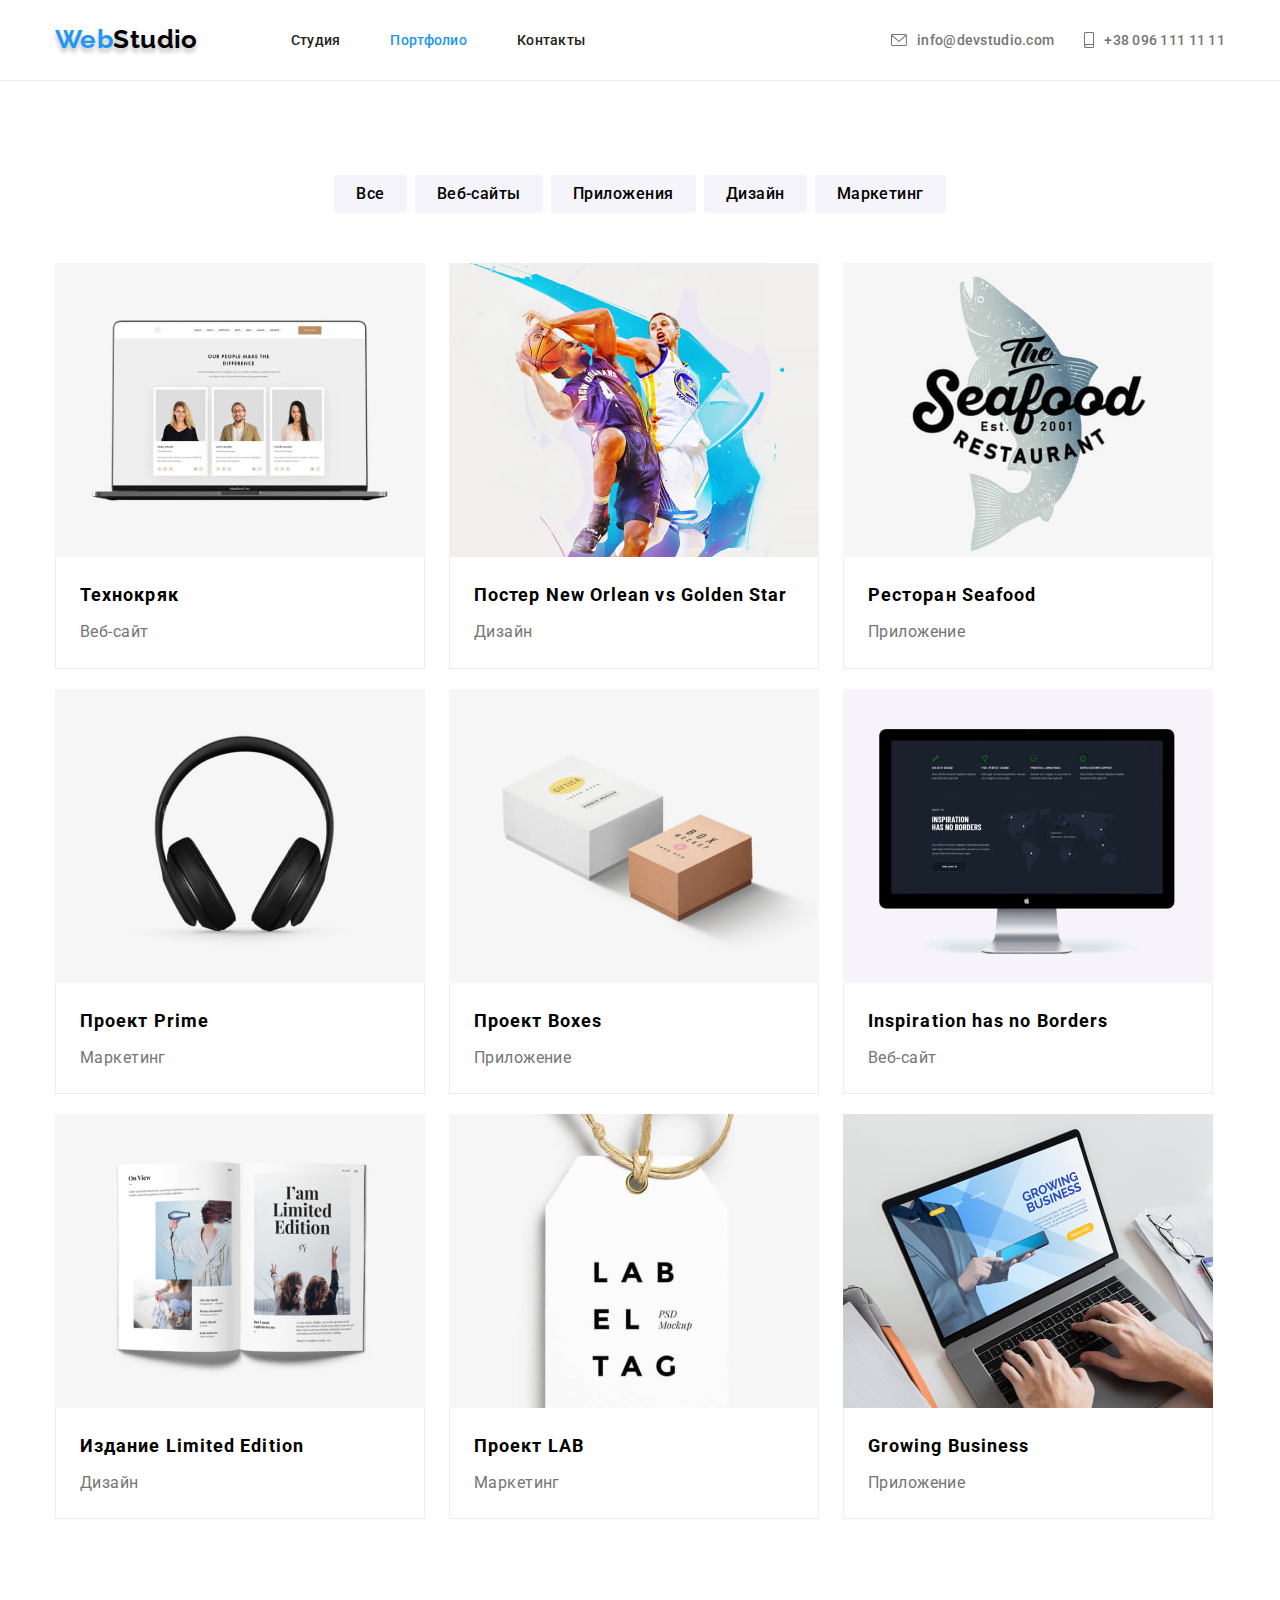
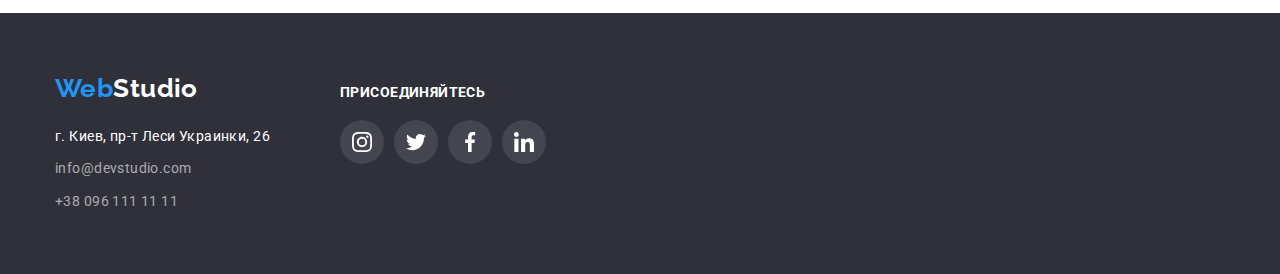
==== portfolio.html @ 0e80d8f2 "Initial commit" ====
<!DOCTYPE html>
<html lang="ru">

<head>
  <meta charset="UTF-8" />
  <meta http-equiv="X-UA-Compatible" content="IE=edge" />
  <meta name="viewport" content="width=device-width, initial-scale=1.0" />
  <title>page portfolio</title>
  <link href="https://fonts.googleapis.com/css2?family=Raleway:wght@700&family=Roboto:wght@400;500;700;900&display=swap"
    rel="stylesheet" />
  <link href="https://cdnjs.cloudflare.com/ajax/libs/modern-normalize/1.1.0/modern-normalize.min.css"
    rel="stylesheet" />
  <link rel="stylesheet" href="./css/styles.css" />
</head>

<body>
  <!-- header section -->
  <header class="header">
    <div class="container header-container">
      <a class="header-logo" href="./index.html">Web<span class="black">Studio</span></a>
      <nav class="header-nav">
        <ul class="header-list">
          <li class="header-item">
            <a class="header-link" href="./index.html">Студия</a>
          </li>
          <li class="header-item">
            <a class="header-link current" href="./portfolio.html">Портфолио</a>
          </li>
          <li class="header-item">
            <a class="header-link" href="#">Контакты</a>
          </li>
        </ul>
      </nav>
      <ul class="contacts-list">
        <li class="contacts-item">
          <a class="header-contakt" href="mailto:info@devstudio.com">
            <svg class="comment-icon" width="16" height="12">
              <use href="./images/icons.svg#envelope-hover"></use>
            </svg>info@devstudio.com</a>
        </li>
        <li class="contacts-item">
          <a class="header-contakt" href="tel:+380961111111"><svg class="comment-icon" width="10" height="16">
              <use href="./images/icons.svg#smartphone"></use>
            </svg>+38 096 111 11 11</a>
        </li>
      </ul>
    </div>
  </header>
  <!-- main section -->
  <main>
    <section class="filters-nav section">
      <div class="container">
        <h1 class="visually-hidden">Портфолио</h1>
        <ul class="filters-list">
          <li class="filters-item">
            <button class="filters-button" type="button">Все</button>
          </li>
          <li class="filters-item">
            <button class="filters-button" type="button">Веб-сайты</button>
          </li>
          <li class="filters-item">
            <button class="filters-button" type="button">Приложения</button>
          </li>
          <li class="filters-item">
            <button class="filters-button" type="button">Дизайн</button>
          </li>
          <li class="filters-item">
            <button class="filters-button" type="button">Маркетинг</button>
          </li>
        </ul>
        <ul class="project-list list">
          <li class="project-item">
            <a class="portfolio-link" href="" target="_blank" rel="noopener noreferrer" aria-label="Технокряк">
              <img class="project-img no-gap" src="./images/portfolio/portfolio-1.jpg" alt="portfolio-1" width="370"
                height="294" />
              <div class="portfolio-title">
                <h2 class="brends">Технокряк</h2>
                <p class="direccion">Веб-сайт</p>
              </div>
            </a>
          </li>
          <li class="project-item">
            <a class="portfolio-link" href="" target="_blank" rel="noopener noreferrer" aria-label="Дизайн">
              <img class="project-img no-gap" src="./images/portfolio/portfolio-2.jpg" alt="portfolio-2" width="370"
                height="294" />
              <div class="portfolio-title">
                <h2 class="brends">Постер New Orlean vs Golden Star</h2>
                <p class="direccion">Дизайн</p>
              </div>
            </a>
          </li>
          <li class="project-item">
            <a class="portfolio-link" href="" target="_blank" rel="noopener noreferrer" aria-label="Приложение">
              <img class="project-img no-gap" src="./images/portfolio/portfolio-3.jpg" alt="portfolio-3" width="370"
                height="294" />
              <div class="portfolio-title">
                <h2 class="brends">Ресторан Seafood</h2>
                <p class="direccion">Приложение</p>
              </div>
            </a>
          </li>
          <li class="project-item">
            <a class="portfolio-link" href="" target="_blank" rel="noopener noreferrer" aria-label="Маркетинг">
              <img class="project-img no-gap" src="./images/portfolio/portfolio-4.jpg" alt="portfolio-4" width="370"
                height="294" />
              <div class="portfolio-title">
                <h2 class="brends">Проект Prime</h2>
                <p class="direccion">Маркетинг</p>
              </div>
            </a>
          </li>
          <li class="project-item">
            <a class="portfolio-link" href="" target="_blank" rel="noopener noreferrer" aria-label="Приложение">
              <img class="project-img no-gap" src="./images/portfolio/portfolio-5.jpg" alt="portfolio-5" width="370"
                height="294" />
              <div class="portfolio-title">
                <h2 class="brends">Проект Boxes</h2>
                <p class="direccion">Приложение</p>
              </div>
            </a>
          </li>
          <li class="project-item">
            <a class="portfolio-link" href="" target="_blank" rel="noopener noreferrer" aria-label="Веб-сайт">
              <img class="project-img no-gap" src="./images/portfolio/portfolio-6.jpg" alt="portfolio-6" width="370"
                height="294" />
              <div class="portfolio-title">
                <h2 class="brends" lang="en">Inspiration has no Borders</h2>
                <p class="direccion">Веб-сайт</p>
              </div>
            </a>
          </li>
          <li class="project-item">
            <a class="portfolio-link" href="" target="_blank" rel="noopener noreferrer" aria-label="Дизайн">
              <img class="project-img no-gap" src="./images/portfolio/portfolio-7.jpg" alt="portfolio-7" width="370"
                height="294" />
              <div class="portfolio-title">
                <h2 class="brends">Издание Limited Edition</h2>
                <p class="direccion">Дизайн</p>
              </div>
            </a>
          </li>
          <li class="project-item">
            <a class="portfolio-link" href="" target="_blank" rel="noopener noreferrer" aria-label="Маркетинг">
              <img class="project-img no-gap" src="./images/portfolio/portfolio-8.jpg" alt="portfolio-8" width="370"
                height="294" />
              <div class="portfolio-title">
                <h2 class="brends">Проект LAB</h2>
                <p class="direccion">Маркетинг</p>
              </div>
            </a>
          </li>
          <li class="project-item">
            <a class="portfolio-link" href="" target="_blank" rel="noopener noreferrer" aria-label="Приложение">
              <img class="project-img no-gap" src="./images/portfolio/portfolio-9.jpg" alt="portfolio-9" width="370"
                height="294" />
              <div class="portfolio-title">
                <h2 class="brends" lang="en">Growing Business</h2>
                <p class="direccion">Приложение</p>
              </div>
            </a>
          </li>
        </ul>
      </div>
    </section>
  </main>
  <!-- footer section -->
  <footer class="footer">
    <div class="container footer-all">
      <div class="footer-container-left">
        <a class="footer-logo" href="./index.html">Web<span class="white">Studio </span></a>
        <address class="footer-address">
          <ul class="footer-down">
            <li class="footer-item">
              <a class="map-address" href="https://goo.gl/maps/DEyPgDh1M1PZeboe7" target="_blank"
                rel="«noopener noreferrer">г. Киев, пр-т Леси Украинки, 26
              </a>
            </li>
            <li class="footer-item">
              <a class="footer-contakt" href="mailto:info@devstudio.com">info@devstudio.com</a>
            </li>
            <li class="footer-item">
              <a class="footer-contakt" href="tel:+380961111111">+38 096 111 11 11</a>
            </li>
          </ul>
        </address>
      </div>
      <div class="footer-container-right">
        <h3 class="footer-icon">присоединяйтесь</h3>
        <ul class="footer-icons-list list">
          <li class="icons-item">
            <a class="footer-icons-link link" href="" target="_blank" rel="noopener noreferrer"
              aria-label="instagram icon">
              <svg class="footer-socials-icon" width="20" height="20">
                <use href="./images/icons.svg#instagram"></use>
              </svg>
            </a>
          </li>
          <li class="footer-icons-item">
            <a class="footer-icons-link link" href="" target="_blank" rel="noopener noreferrer"
              aria-label="twitter icon">
              <svg class="footer-socials-icon" width="20" height="20">
                <use href="./images/icons.svg#twitter"></use>
              </svg>
            </a>
          </li>
          <li class="footer-icons-item">
            <a class="footer-icons-link link" href="" target="_blank" rel="noopener noreferrer"
              aria-label="facebook icon">
              <svg class="footer-socials-icon" width="20" height="20">
                <use href="./images/icons.svg#facebook"></use>
              </svg>
            </a>
          </li>
          <li class="footer-icons-item">
            <a class="footer-icons-link link" href="" target="_blank" rel="noopener noreferrer"
              aria-label="linkedin icon">
              <svg class="footer-socials-icon" width="20" height="20">
                <use href="./images/icons.svg#linkedin"></use>
              </svg>
            </a>
          </li>
        </ul>
      </div>
    </div>
  </footer>
</body>

</html>
---- css/styles.css ----
/* common */

html {
  box-sizing: border-box;
}

*,
*::before,
*::after {
  box-sizing: inherit;
}

ul,
li,
a {
  list-style: none;
  text-decoration: none;
  font-style: normal;
  padding: 0;
  margin: 0;
}

:root {
  --primary-color: #212121;
  --accent-color: #2196f3;
  --background-grey: #757575;
  --text-darck: #000000;
  --background-white: #ffffff;
  --grey-portfolio: #f5f4fa;
  --grey-other: #2f303a;
  --button-hero: #188ce8;
  --button-hero-fon: 0px 4px 4px rgba(0, 0, 0, 0.15);
  --footer-accent: #c5c2c2;
  --icons-colorgrey: #afb1b8;
  --icons-background-color: #ffffff1a;
}

body {
  background-color: var(--background-white);
  color: var(--primary-color);
  font-family: Roboto, sans-serif;
  font-size: 14px;
  letter-spacing: 0.03em;
}

.visually-hidden {
  position: absolute;
  width: 1px;
  height: 1px;
  margin: -1px;
  border: 0;
  padding: 0;
  white-space: nowrap;
  clip-path: inset(100%);
  clip: rect(0 0 0 0);
  overflow: hidden;
}

.container {
  width: 1200px;
  padding-left: 15px;
  padding-right: 15px;
  margin-left: auto;
  margin-right: auto;
}

.section {
  padding-top: 94px;
  padding-bottom: 94px;
}

img {
  display: block;
  max-width: 100%;
  height: auto;
}

h1,
h2,
h3,
h4,
p {
  margin-top: 0;
  margin-bottom: 0;
}

/* header nav */

.header-container {
  display: flex;
  align-items: center;
}

.header-list {
  display: flex;
  gap: 50px;
}

.header-logo {
  color: var(--accent-color);
  font-family: Raleway;
  font-weight: 700;
  font-size: 26px;
  line-height: 1.2;
  text-shadow: 0px 4px 4px rgba(0, 0, 0, 0.25);
  margin-right: 93px;
}

.header-item:last-child {
  margin-right: 0;
}

.header-nav {
  margin-right: auto;
}

.black {
  color: var(--text-darck);
}

.contacts-list {
  display: flex;
  align-items: center;
  gap: 30px;
}

.header-contakt {
  display: flex;
  align-items: center;
  color: var(--background-grey);
  font-weight: 500;
  font-size: 14px;
  line-height: 1.15;
  letter-spacing: 0.02em;
  margin-right: 50px;
  padding-top: 32px;
  padding-bottom: 32px;
}

.comment-icon {
  display: inline-block;
  fill: currentColor;
  margin-right: 10px;
}

.header-contakt:last-child {
  margin-right: 0;
}

.header-contakt:hover,
.header-contakt:focus {
  color: var(--accent-color);
}

.header-item .header-link {
  font-weight: 500;
  font-size: 14px;
  line-height: 1.15;
  letter-spacing: 0.02em;
}

.header-link {
  color: var(--primary-color);
  padding-top: 32px;
  padding-bottom: 32px;
}

.header-item .header-link:hover,
.header-item .header-link:focus {
  color: var(--accent-color);
}

.header-item .header-link.current {
  color: var(--accent-color);
}

/* herro */

.main-title {
  color: var(--background-white);
  font-weight: 900;
  font-size: 44px;
  line-height: 1.36;
  text-align: center;
  letter-spacing: 0.06em;
  text-transform: uppercase;
  margin-bottom: 30px;
  width: 696px;
  margin-left: auto;
  margin-right: auto;
}

.hero {
  background-color: var(--grey-other);
  text-align: center;
  padding: 200px 0;
}

.hero-button {
  background-color: var(--accent-color);
  color: var(--background-white);
  border: none;
  border-radius: 4px;
  font-weight: 700;
  font-size: 16px;
  line-height: 1.88;
  letter-spacing: 0.06em;
  font-family: Roboto, sans-serif;
  cursor: pointer;
  display: inline-block;
  min-width: 200px;
  padding: 10px 32px;
}

.hero-button:hover,
.hero-button:focus {
  background: var(--button-hero);
  box-shadow: var(--button-hero-fon);
}

.overlay {
  height: 600px;
  max-width: 1600px;
  margin-left: auto;
  margin-right: auto;
  background-image: linear-gradient(to right, rgba(47, 48, 58, 0.4), rgba(47, 48, 58, 0.4)),
    url(../images/hero/hego-fon.jpg);
  background-position: center;
  background-repeat: no-repeat;
  background-size: cover;
}

/* section */

.title-section,
.main-title-portfolio {
  font-weight: 700;
  font-size: 36px;
  line-height: 1.17;
  text-align: center;
}

/* feature section */

.feature-list {
  display: flex;
  gap: 30px;
}

.feature-item {
  flex-basis: 270px;
}

.feature-item-icons {
  content: '';
  height: 120px;
  background-color: var(--grey-portfolio);
  display: flex;
  justify-content: center;
  align-items: center;
}

.feature-item-icons-svg {
  background-position: center;
}

.feature-up {
  font-weight: 700;
  font-size: 14px;
  line-height: 16px;
  text-transform: uppercase;
  margin-top: 30px;
  margin-bottom: 0px;
}

.feature-down {
  font-weight: 400;
  font-size: 14px;
  line-height: 1.7;
  margin-top: 10px;
  margin-bottom: 0px;
}

.what {
  padding-top: 0;
}

.what-list {
  margin-top: 50px;
  display: flex;
  gap: 30px;
  align-items: center;
}

.name-item {
  padding-top: 30px;
  padding-bottom: 30px;
}

.name {
  font-size: 16px;
  line-height: 1.19;
}

.jobs {
  font-weight: 400;
  font-size: 16px;
  line-height: 1.19;
  margin-bottom: 16px;
}

.feature-down,
.jobs {
  color: var(--background-grey);
}

.team {
  background-color: var(--grey-portfolio);
}

.team-item {
  box-shadow: 0px 1px 3px rgba(0, 0, 0, 0.12), 0px 1px 1px rgba(0, 0, 0, 0.14),
    0px 2px 1px rgba(0, 0, 0, 0.2);
  border-radius: 0px 0px 4px 4px;
  background-color: var(--background-white);
  height: 428px;
}

.team-list {
  display: flex;
  gap: 30px;
  margin-top: 50px;
  text-align: center;
  letter-spacing: 0.03em;
}

.team-img.no-gap {
  display: block;
}

.jobs {
  margin-top: 10px;
}

/* footer */

.footer {
  background-color: var(--grey-other);
  padding-top: 60px;
  padding-bottom: 60px;
}

.footer-logo {
  color: var(--accent-color);
  font-family: Raleway;
  font-weight: 700;
  font-size: 26px;
  line-height: 1.2;
}

.footer-address {
  font-style: normal;
  margin-top: 20px;
}

.white,
.map-address {
  color: var(--background-white);
}

.map-address {
  font-weight: 400;
  font-size: 14px;
  line-height: 1.71;
}

.map-address:hover,
.map-address:focus {
  color: var(--footer-accent);
}

.footer-contakt {
  color: #ffffff99;
  font-weight: 400;
  font-size: 14px;
  line-height: 1.7;
  margin-top: 9px;
}

.footer-contakt:hover,
.footer-contakt:focus {
  color: var(--background-white);
}

.footer-item {
  margin-top: 9px;
}

.footer-item:first-child {
  margin-top: 0px;
}

.footer-icon {
  font-weight: 700;
  font-size: 14px;
  line-height: 16px;
  text-transform: uppercase;
  margin-bottom: 20px;
  color: var(--background-white);
}

.footer-all {
  display: flex;
  align-items: baseline;
}

.footer-container-right {
  margin-left: 70px;
}

/* section portfolio */

.filters-button {
  background-color: var(--grey-portfolio);
  font-weight: 500;
  font-size: 16px;
  line-height: 1.63;
  text-align: center;
  border: none;
  cursor: pointer;
  font-family: Roboto, sans-serif;
  letter-spacing: 0.03em;
  padding: 6px 22px;
  display: inline-block;
  border-radius: 4px;
}

.filters-list {
  display: flex;
  gap: 8px;
  justify-content: center;
}

.filters-button:hover,
.filters-button:focus {
  background: var(--accent-color);
  color: var(--background-white);
  box-shadow: 0px 3px 1px rgba(0, 0, 0, 0.1), 0px 1px 2px rgba(0, 0, 0, 0.08),
    0px 2px 2px rgba(0, 0, 0, 0.12);
}

.filters-item {
  align-items: center;
  width: 404 px;
}

.project-list {
  margin-top: 50px;
  display: flex;
  gap: 20px 24px;
  flex-wrap: wrap;
}

.project-img.no-gap {
  display: block;
}

.brends {
  font-weight: 700;
  font-size: 18px;
  line-height: 2;
  letter-spacing: 0.06em;
  color: var(--text-darck);
}

.direccion {
  color: var(--background-grey);
  font-size: 16px;
  line-height: 1.9;
  margin-top: 4px;
}

.portfolio-title {
  border: 1px solid hsl(0, 0%, 93%);
  border-top: none;
  padding: 20px 24px;
}

.header {
  border-bottom: 1px solid hsl(0, 0%, 93%);
}

.project-item:hover,
.project-item:focus {
  box-shadow: 0px 4px 4px 0px rgba(0, 0, 0, 0.25);
}

/* socials icon */

.icons-list {
  display: flex;
  align-items: center;
  justify-content: center;
  gap: 10px;
}

.icons-link {
  display: flex;
  align-items: center;
  justify-content: center;
  width: 44px;
  height: 44px;
  border-radius: 50%;
  color: var(--icons-colorgrey);
}

.socials-icon {
  fill: currentColor;
}

.icons-link:hover,
.icons-link:focus {
  background-color: var(--accent-color);
  color: var(--background-white);
}

/* footer icon */

.footer-icons-list {
  display: flex;
  align-items: center;
  justify-content: center;
  gap: 10px;
}

.footer-icons-link {
  display: flex;
  align-items: center;
  justify-content: center;
  width: 44px;
  height: 44px;
  background-color: var(--icons-background-color);
  border-radius: 50%;
}

.footer-socials-icon {
  fill: var(--background-white);
}

.footer-icons-link:hover,
.footer-icons-link:focus {
  background-color: var(--accent-color);
}

.footer-icons-link:hover .footer-socials-icon {
  fill: var(--background-white);
}

/* client icon */

.logo-list {
  display: flex;
  align-items: center;
  gap: 30px;
  margin-top: 50px;
}

.icons-logo-link {
  width: 170px;
  height: 92px;
  border: 1px solid var(--icons-colorgrey);
  border-radius: 4px;
  display: flex;
  align-items: center;
  justify-content: center;
  color: var(--icons-colorgrey);
}

.logo-icon {
  fill: currentColor;
}

.icons-logo-link:hover,
.icons-logo-link:focus {
  border-color: var(--accent-color);
  color: var(--accent-color);
}

.portfolio-link {
  display: block;
}

.portfolio-link:hover,
.portfolio-link:focus {
  box-shadow: 0px 4px 4px 0px rgba(0, 0, 0, 0.25);
}
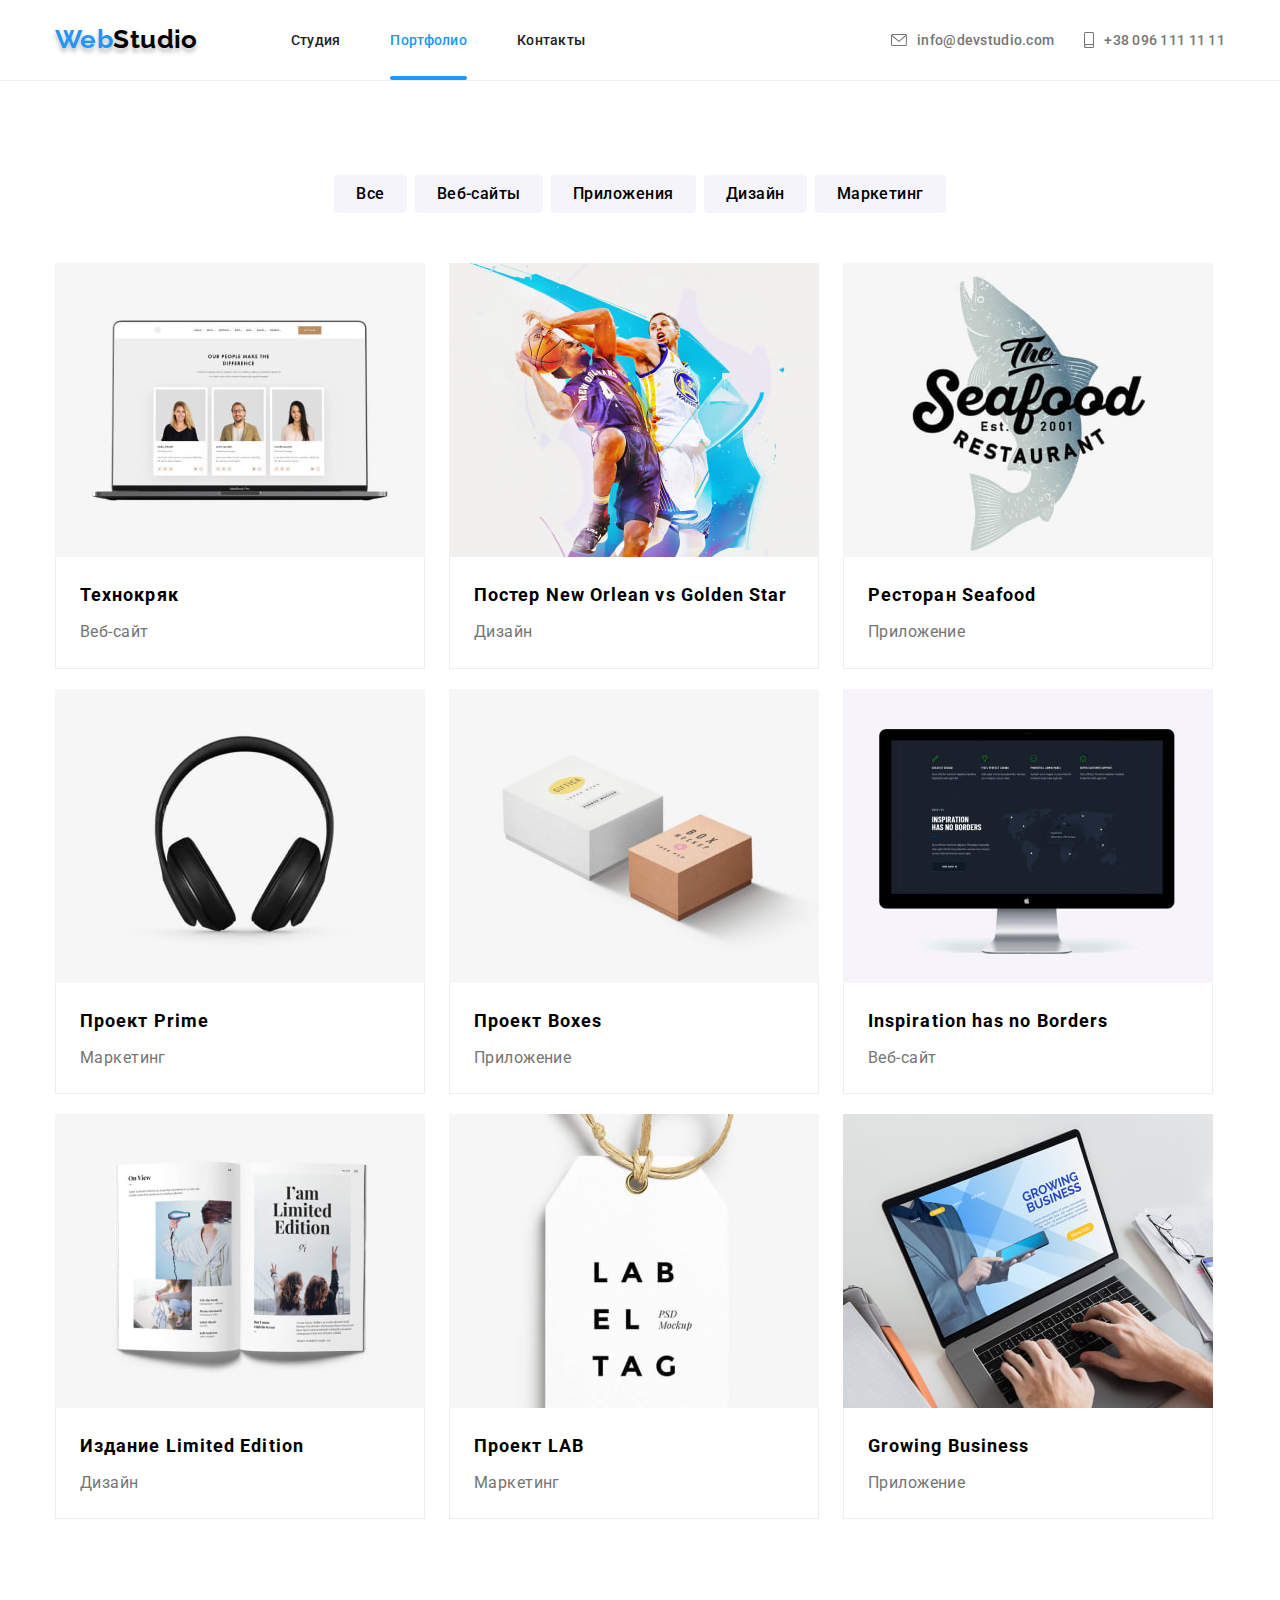
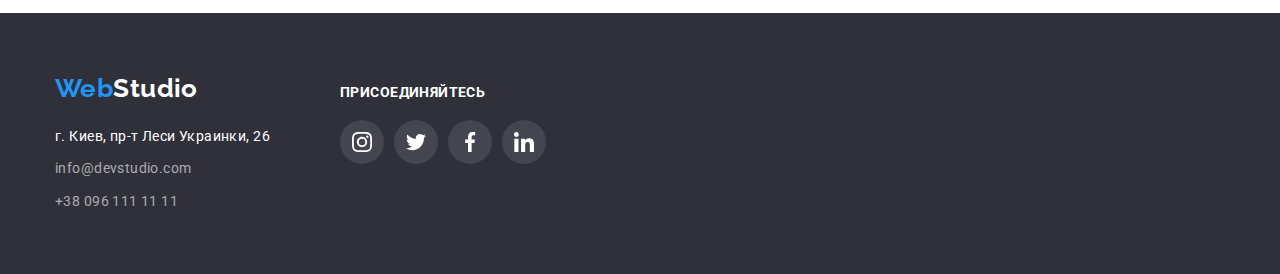
==== commit b33497bb: "save210720221222" ====
--- a/portfolio.html
+++ b/portfolio.html
@@ -24,7 +24,7 @@
             <a class="header-link" href="./index.html">Студия</a>
           </li>
           <li class="header-item">
-            <a class="header-link current" href="./portfolio.html">Портфолио</a>
+            <a class="header-link header-link-line current" href="./portfolio.html">Портфолио</a>
           </li>
           <li class="header-item">
             <a class="header-link" href="#">Контакты</a>
--- a/css/styles.css
+++ b/css/styles.css
@@ -172,6 +172,22 @@
 
 .header-item .header-link.current {
   color: var(--accent-color);
+}
+
+.header-link-line {
+  position: relative;
+}
+
+.header-link-line::after {
+  content: '';
+  position: absolute;
+  bottom: 0;
+  left: 0;
+  display: block;
+  width: 100%;
+  height: 4px;
+  border-radius: 4px;
+  background-color: var(--accent-color);
 }
 
 /* herro */
@@ -292,6 +308,17 @@
   align-items: center;
 }
 
+/*
+.what-text::before {
+  display: inline-block;
+  position: absolute;
+  content: '';
+  width: 100%;
+  height: 50px;
+  background-color: #188ce8;
+}
+*/
+
 .name-item {
   padding-top: 30px;
   padding-bottom: 30px;
@@ -594,3 +621,49 @@
 .portfolio-link:focus {
   box-shadow: 0px 4px 4px 0px rgba(0, 0, 0, 0.25);
 }
+
+/* modal window */
+
+.backdrop {
+  position: fixed;
+  top: 0;
+  left: 0;
+  display: flex;
+  align-items: center;
+  justify-content: center;
+  width: 100%;
+  height: 100%;
+  background-color: rgba(0, 0, 0, 0.2);
+}
+
+.backdrop.is-hidden {
+  opacity: 0;
+  visibility: hidden;
+  pointer-events: none;
+}
+
+.modal {
+  position: relative;
+  width: 528px;
+  height: 581px;
+  background-color: var(--background-white);
+  box-shadow: 0px 1px 3px rgba(0, 0, 0, 0.12), 0px 1px 1px rgba(0, 0, 0, 0.14),
+    0px 2px 1px rgba(0, 0, 0, 0.2);
+  border-radius: 4px;
+}
+
+.modal-button {
+  position: absolute;
+  top: 8px;
+  right: 8px;
+  border-radius: 50%;
+  width: 30px;
+  height: 30px;
+  border-color: rgba(0, 0, 0, 0.1);
+  background-color: transparent;
+  padding: 0;
+  display: flex;
+  align-items: center;
+  justify-content: center;
+  cursor: pointer;
+}
